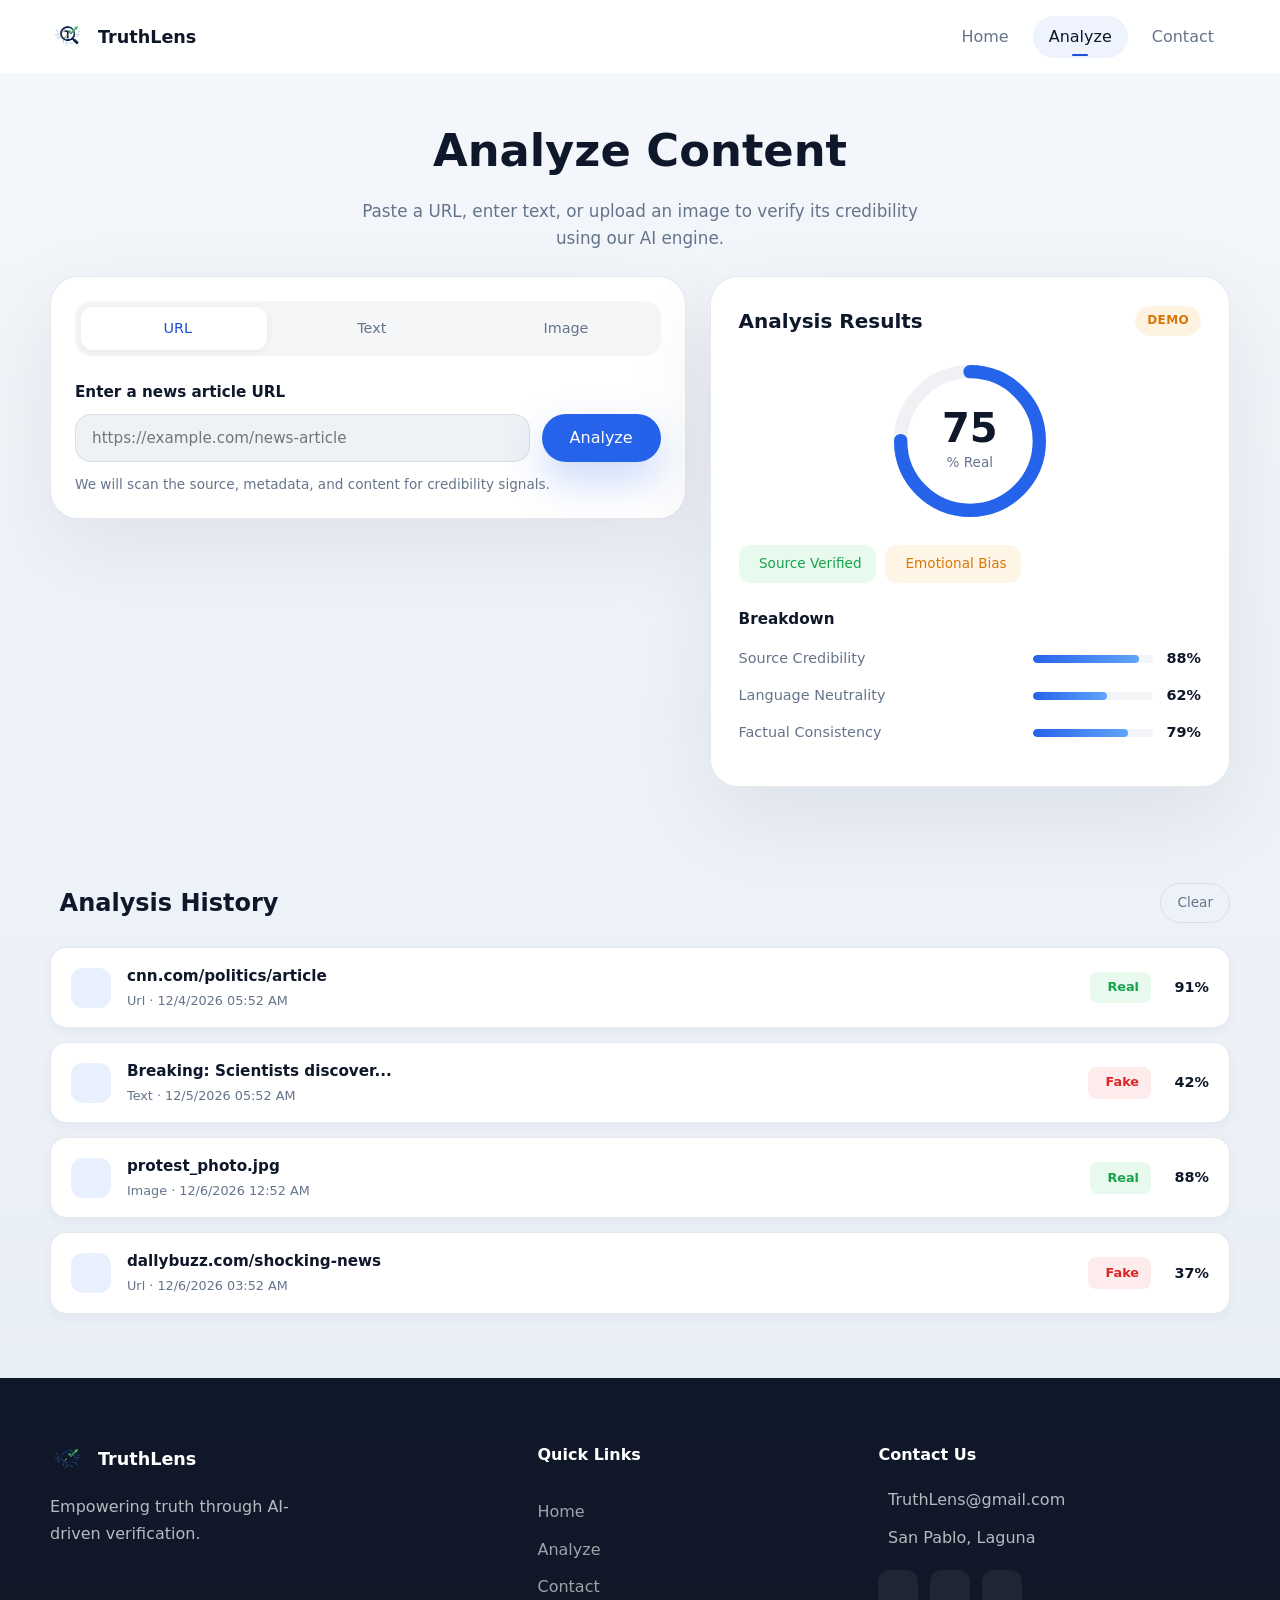
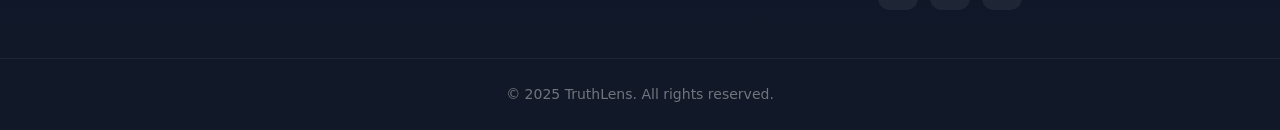
==== analyze.html @ 127f89a6 "init Co-authored-by: Copilot <copilot@github.com>" ====
<!DOCTYPE html>
<html lang="en">
<head>
    <meta charset="UTF-8">
    <meta name="viewport" content="width=device-width, initial-scale=1.0">
    <title>TruthLens — Analyze</title>
    <link rel="stylesheet" href="https://cdnjs.cloudflare.com/ajax/libs/font-awesome/7.0.1/css/all.min.css" integrity="sha512-2SwdPD6INVrV/lHTZbO2nodKhrnDdJK9/kg2XD1r9uGqPo1cUbujc+IYdlYdEErWNu69gVcYgdxlmVmzTWnetw==" crossorigin="anonymous" referrerpolicy="no-referrer" />
    <link rel="stylesheet" href="css/nav.css">
    <link rel="stylesheet" href="css/style.css">
    <link rel="stylesheet" href="css/analyze.css">
</head>
<body>
    <div class="page-shell">
        <header class="site-header">
            <div class="container header-inner">
                <a href="index.html" class="site-brand">
                    <img src="assets/Logo.png" alt="TruthLens logo">
                    <span>TruthLens</span>
                </a>
                <button class="nav-toggle" aria-label="Toggle navigation" aria-expanded="false">
                    <span class="hamburger"></span>
                </button>
                <nav class="main-nav">
                    <a href="index.html">Home</a>
                    <a href="analyze.html" class="active">Analyze</a>
                    <a href="contacts.html">Contact</a>
                </nav>
            </div>
        </header>

        <main>
            <section class="analyze-hero">
                <div class="container">
                    <h1>Analyze Content</h1>
                    <p>Paste a URL, enter text, or upload an image to verify its credibility using our AI engine.</p>
                </div>
            </section>

            <section class="analyze-workspace">
                <div class="container workspace-flex">
                    <div class="input-panel">
                        <div class="input-tabs">
                            <button class="tab-btn active" data-tab="url">
                                <i class="fa-solid fa-link"></i> URL
                            </button>
                            <button class="tab-btn" data-tab="text">
                                <i class="fa-solid fa-keyboard"></i> Text
                            </button>
                            <button class="tab-btn" data-tab="image">
                                <i class="fa-solid fa-image"></i> Image
                            </button>
                        </div>

                        <div class="tab-content active" id="tab-url">
                            <label for="url-input">Enter a news article URL</label>
                            <div class="input-row">
                                <input type="url" id="url-input" placeholder="https://example.com/news-article">
                                <button class="button btn-primary">
                                    <i class="fa-solid fa-magnifying-glass"></i> Analyze
                                </button>
                            </div>
                            <p class="input-hint">We will scan the source, metadata, and content for credibility signals.</p>
                        </div>

                        <div class="tab-content" id="tab-text">
                            <label for="text-input">Paste article text to analyze</label>
                            <textarea id="text-input" rows="8" placeholder="Paste the news article or claim text here..."></textarea>
                            <button class="button btn-primary">
                                <i class="fa-solid fa-magnifying-glass"></i> Analyze Text
                            </button>
                            <p class="input-hint">Our NLP models will detect bias, clickbait, and misleading language patterns.</p>
                        </div>

                        <div class="tab-content" id="tab-image">
                            <label>Upload an image to verify</label>
                            <div class="upload-zone" id="upload-zone">
                                <div class="upload-placeholder">
                                    <i class="fa-solid fa-cloud-arrow-up"></i>
                                    <p>Drag and drop an image here, or <span>click to browse</span></p>
                                </div>
                                <div class="upload-preview" style="display:none;">
                                    <img src="" alt="Preview">
                                    <p class="filename"></p>
                                    <button type="button" class="remove-file"><i class="fa-solid fa-xmark"></i> Remove</button>
                                </div>
                                <input type="file" accept="image/*" hidden>
                            </div>
                            <button class="button btn-primary">
                                <i class="fa-solid fa-magnifying-glass"></i> Verify Image
                            </button>
                            <p class="input-hint">We check for tampering, reverse image search, and metadata inconsistencies.</p>
                        </div>
                    </div>

                    <div class="results-panel">
                        <div class="results-header">
                            <h2>Analysis Results</h2>
                            <span class="badge badge-demo">Demo</span>
                        </div>

                        <div class="score-ring">
                            <svg viewBox="0 0 120 120">
                                <circle class="track" cx="60" cy="60" r="52"/>
                                <circle class="progress" cx="60" cy="60" r="52" stroke-dasharray="327" stroke-dashoffset="82"/>
                            </svg>
                            <div class="score-value">
                                <span class="score-number">75</span>
                                <span class="score-label">% Real</span>
                            </div>
                        </div>

                        <div class="result-badges">
                            <div class="result-badge verified">
                                <i class="fa-solid fa-circle-check"></i>
                                <span>Source Verified</span>
                            </div>
                            <div class="result-badge warning">
                                <i class="fa-solid fa-triangle-exclamation"></i>
                                <span>Emotional Bias</span>
                            </div>
                        </div>

                        <div class="breakdown">
                            <h4>Breakdown</h4>
                            <div class="breakdown-item">
                                <span>Source Credibility</span>
                                <div class="breakdown-bar"><div style="width: 88%"></div></div>
                                <span>88%</span>
                            </div>
                            <div class="breakdown-item">
                                <span>Language Neutrality</span>
                                <div class="breakdown-bar"><div style="width: 62%"></div></div>
                                <span>62%</span>
                            </div>
                            <div class="breakdown-item">
                                <span>Factual Consistency</span>
                                <div class="breakdown-bar"><div style="width: 79%"></div></div>
                                <span>79%</span>
                            </div>
                        </div>
                    </div>
                </div>
            </section>

            <section class="history-section">
                <div class="container">
                    <div class="history-header-bar">
                        <h2><i class="fa-solid fa-clock-rotate-left"></i> Analysis History</h2>
                        <button class="button btn-clear" id="clear-history"><i class="fa-solid fa-trash"></i> Clear</button>
                    </div>
                    <div class="history-list" id="history-list">
                        <!-- History items injected by JS -->
                    </div>
                    <div class="history-empty" id="history-empty" style="display:none;">
                        <i class="fa-solid fa-clipboard-list"></i>
                        <p>No analyses yet. Run your first check above!</p>
                    </div>
                </div>
            </section>
        </main>

        <footer class="site-footer">
            <div class="container footer-inner">
                <div class="footer-brand">
                    <a href="index.html" class="site-brand">
                        <img src="assets/Logo.png" alt="TruthLens logo">
                        <span>TruthLens</span>
                    </a>
                    <p>Empowering truth through AI-driven verification.</p>
                </div>
                <div class="footer-links">
                    <h4>Quick Links</h4>
                    <a href="index.html">Home</a>
                    <a href="analyze.html">Analyze</a>
                    <a href="contacts.html">Contact</a>
                </div>
                <div class="footer-contact">
                    <h4>Contact Us</h4>
                    <p><i class="fa-solid fa-envelope"></i> TruthLens@gmail.com</p>
                    <p><i class="fa-solid fa-location-dot"></i> San Pablo, Laguna</p>
                    <div class="social-links">
                        <a href="" aria-label="Twitter"><i class="fa-brands fa-x-twitter"></i></a>
                        <a href="" aria-label="LinkedIn"><i class="fa-brands fa-linkedin-in"></i></a>
                        <a href="" aria-label="GitHub"><i class="fa-brands fa-github"></i></a>
                    </div>
                </div>
            </div>
            <div class="footer-bottom">
                <div class="container">
                    <p>&copy; 2025 TruthLens. All rights reserved.</p>
                </div>
            </div>
        </footer>
    </div>

    <script src="js/main.js"></script>
    <script src="js/analyze.js"></script>
</body>
</html>
---- css/nav.css ----
/* ---------- Shared Navigation ---------- */
.site-header {
    position: sticky;
    top: 0;
    width: 100%;
    z-index: 100;
    background: rgba(255, 255, 255, 0.92);
    backdrop-filter: blur(12px);
    -webkit-backdrop-filter: blur(12px);
    border-bottom: 1px solid rgba(148, 163, 184, 0.18);
    transition: box-shadow 0.3s ease;
}

.site-header.scrolled {
    box-shadow: 0 4px 20px rgba(15, 23, 42, 0.08);
}

.header-inner {
    display: flex;
    align-items: center;
    justify-content: space-between;
    gap: 1rem;
    padding: 1rem 0;
}

.site-brand {
    display: inline-flex;
    align-items: center;
    gap: 0.8rem;
    color: var(--text, #0f172a);
    text-decoration: none;
    font-size: 1.1rem;
    font-weight: 800;
    transition: opacity 0.2s ease;
}

.site-brand:hover {
    opacity: 0.8;
}

.site-brand img {
    width: 2.2rem;
    height: 2.2rem;
    object-fit: contain;
}

/* Navigation */
.main-nav {
    display: flex;
    align-items: center;
    gap: 0.5rem;
    flex-wrap: wrap;
}

.main-nav a {
    position: relative;
    color: var(--muted, #65748b);
    text-decoration: none;
    font-weight: 500;
    padding: 0.5rem 1rem;
    border-radius: 999px;
    transition: color 0.2s ease, background 0.2s ease;
}

.main-nav a:hover,
.main-nav a.active {
    color: var(--text, #0f172a);
    background: rgba(37, 99, 235, 0.08);
}

.main-nav a.active::after {
    content: '';
    position: absolute;
    bottom: 2px;
    left: 50%;
    transform: translateX(-50%);
    width: 16px;
    height: 2px;
    background: var(--primary, #1d4ed8);
    border-radius: 2px;
}

/* Hamburger Toggle */
.nav-toggle {
    display: none;
    background: none;
    border: none;
    cursor: pointer;
    padding: 0.5rem;
    z-index: 110;
}

.hamburger,
.hamburger::before,
.hamburger::after {
    display: block;
    width: 24px;
    height: 2px;
    background: var(--text, #0f172a);
    border-radius: 2px;
    transition: transform 0.3s ease, opacity 0.3s ease;
}

.hamburger {
    position: relative;
}

.hamburger::before,
.hamburger::after {
    content: '';
    position: absolute;
    left: 0;
}

.hamburger::before {
    top: -7px;
}

.hamburger::after {
    top: 7px;
}

.nav-toggle[aria-expanded="true"] .hamburger {
    background: transparent;
}

.nav-toggle[aria-expanded="true"] .hamburger::before {
    transform: translateY(7px) rotate(45deg);
}

.nav-toggle[aria-expanded="true"] .hamburger::after {
    transform: translateY(-7px) rotate(-45deg);
}

/* Mobile Navigation */
@media (max-width: 768px) {
    .nav-toggle {
        display: block;
    }

    .main-nav {
        position: fixed;
        top: 0;
        right: -100%;
        width: min(320px, 80vw);
        height: 100vh;
        background: rgba(255, 255, 255, 0.98);
        backdrop-filter: blur(20px);
        -webkit-backdrop-filter: blur(20px);
        flex-direction: column;
        align-items: flex-start;
        padding: 5rem 2rem 2rem;
        gap: 0.5rem;
        transition: right 0.35s cubic-bezier(0.4, 0, 0.2, 1);
        box-shadow: -10px 0 40px rgba(15, 23, 42, 0.1);
        z-index: 105;
    }

    .main-nav.open {
        right: 0;
    }

    .main-nav a {
        width: 100%;
        padding: 0.875rem 1.25rem;
        border-radius: 12px;
        font-size: 1.05rem;
    }

    .main-nav a.active::after {
        display: none;
    }

    .main-nav a.active {
        background: rgba(37, 99, 235, 0.12);
        color: var(--primary, #1d4ed8);
    }

    /* Overlay */
    .nav-overlay {
        position: fixed;
        inset: 0;
        background: rgba(15, 23, 42, 0.4);
        opacity: 0;
        visibility: hidden;
        transition: opacity 0.3s ease, visibility 0.3s ease;
        z-index: 104;
    }

    .nav-overlay.active {
        opacity: 1;
        visibility: visible;
    }
}
---- css/style.css ----
/* ---------- Global ---------- */
:root {
    --bg: #eef2f6;
    --surface: #ffffff;
    --surface-soft: rgba(255, 255, 255, 0.92);
    --text: #0f172a;
    --muted: #65748b;
    --primary: #1d4ed8;
    --primary-light: #2563eb;
    --border: rgba(148, 163, 184, 0.24);
    --shadow: 0 30px 90px rgba(15, 23, 42, 0.08);
    font-family: Inter, system-ui, -apple-system, BlinkMacSystemFont, "Segoe UI", sans-serif;
    font-size: 16px;
    line-height: 1.6;
    background: var(--bg);
    color: var(--text);
}

* {
    box-sizing: border-box;
}

html {
    scroll-behavior: smooth;
}

body {
    margin: 0;
    min-height: 100vh;
    background: linear-gradient(180deg, #f4f7fb 0%, #e7edf6 100%);
}

img {
    display: block;
    max-width: 100%;
    height: auto;
}

button,
a {
    font: inherit;
}

a:focus-visible,
button:focus-visible {
    outline: 2px solid var(--primary);
    outline-offset: 2px;
    border-radius: 4px;
}

.container {
    width: min(1180px, calc(100% - 2rem));
    margin: 0 auto;
}

.page-shell {
    min-height: 100vh;
    display: flex;
    flex-direction: column;
}

.page-shell > main {
    flex: 1;
}

/* ---------- Animations ---------- */
.feature-item,
.step-card,
.team-card,
.about-card,
.hero-copy,
.hero-visual {
    opacity: 0;
    transform: translateY(30px);
    transition: opacity 0.7s cubic-bezier(0.4, 0, 0.2, 1), transform 0.7s cubic-bezier(0.4, 0, 0.2, 1);
}

.animate-in {
    opacity: 1 !important;
    transform: translateY(0) !important;
}

.hero-copy {
    transform: translateX(-30px);
}

.hero-copy.animate-in {
    transform: translateX(0);
}

.hero-visual {
    transform: translateX(30px);
}

.hero-visual.animate-in {
    transform: translateX(0);
}

/* ---------- Hero ---------- */
.hero-shell {
    padding: 3rem 0 2rem;
}

.hero-wrap {
    display: grid;
    grid-template-columns: 1.05fr 0.95fr;
    gap: 2rem;
    align-items: center;
    padding: 2rem;
    border-radius: 44px;
    background: linear-gradient(180deg, #0f172a 0%, #111827 100%);
    box-shadow: 0 28px 100px rgba(15, 23, 42, 0.15);
}

.hero-copy h1 {
    margin: 0;
    font-size: clamp(2.8rem, 4vw, 4.2rem);
    line-height: 1;
    letter-spacing: -0.04em;
    color: #fff;
}

.hero-copy p {
    margin: 1.5rem 0 2rem;
    max-width: 40rem;
    color: rgba(255, 255, 255, 0.82);
    font-size: 1.05rem;
    line-height: 1.7;
}

.hero-actions {
    display: flex;
    gap: 1rem;
    flex-wrap: wrap;
}

.button {
    display: inline-flex;
    align-items: center;
    justify-content: center;
    min-height: 48px;
    padding: 0 1.75rem;
    border-radius: 999px;
    border: none;
    text-decoration: none;
    cursor: pointer;
    font-weight: 500;
    transition: transform 0.2s ease, box-shadow 0.2s ease, background 0.2s ease;
}

.btn-primary {
    background: #2563eb;
    color: #fff;
    box-shadow: 0 18px 40px rgba(37, 99, 235, 0.25);
}

.btn-primary:hover {
    transform: translateY(-2px);
    background: #1d4ed8;
    box-shadow: 0 22px 50px rgba(37, 99, 235, 0.35);
}

.btn-secondary {
    background: rgba(255, 255, 255, 0.08);
    color: #fff;
    border: 1px solid rgba(255, 255, 255, 0.18);
}

.btn-secondary:hover {
    transform: translateY(-2px);
    background: rgba(255, 255, 255, 0.15);
    border-color: rgba(255, 255, 255, 0.3);
}

.hero-visual {
    display: grid;
    place-items: center;
}

.hero-visual img {
    width: 100%;
    height: auto;
    transition: transform 0.4s ease;
}

.hero-visual img:hover {
    transform: scale(1.02);
}

/* ---------- About ---------- */
.about-section {
    padding: 3rem 0;
}

.about-card {
    display: grid;
    grid-template-columns: 1.2fr 0.8fr;
    gap: 1.5rem;
    padding: 2rem;
    border-radius: 34px;
    background: rgba(255, 255, 255, 0.96);
    border: 1px solid rgba(148, 163, 184, 0.18);
    box-shadow: 0 28px 70px rgba(15, 23, 42, 0.08);
}

.project-summary h2 {
    margin: 0 0 1rem;
    font-size: 2rem;
}

.project-summary p {
    margin: 0 0 1.5rem;
    color: var(--muted);
    line-height: 1.8;
}

.project-summary .btn-secondary {
    background: rgba(37, 99, 235, 0.1);
    color: var(--primary);
    border: 1px solid rgba(37, 99, 235, 0.2);
    box-shadow: none;
}

.project-summary .btn-secondary:hover {
    background: rgba(37, 99, 235, 0.18);
    border-color: rgba(37, 99, 235, 0.4);
}

.feature-list {
    display: grid;
    gap: 1rem;
}

.feature-item {
    display: flex;
    gap: 1rem;
    padding: 1.3rem;
    border-radius: 24px;
    background: #fff;
    border: 1px solid rgba(148, 163, 184, 0.14);
    box-shadow: 0 18px 35px rgba(15, 23, 42, 0.05);
    transition: transform 0.25s ease, box-shadow 0.25s ease, border-color 0.25s ease;
}

.feature-item:hover {
    transform: translateY(-4px);
    box-shadow: 0 24px 50px rgba(15, 23, 42, 0.1);
    border-color: rgba(37, 99, 235, 0.2);
}

.feature-icon {
    width: 3rem;
    height: 3rem;
    border-radius: 16px;
    background: rgba(37, 99, 235, 0.14);
    color: #1d4ed8;
    display: grid;
    place-items: center;
    font-size: 1.1rem;
    flex-shrink: 0;
    transition: background 0.25s ease, transform 0.25s ease;
}

.feature-item:hover .feature-icon {
    background: rgba(37, 99, 235, 0.22);
    transform: scale(1.08);
}

.feature-item h3 {
    margin: 0 0 0.35rem;
    font-size: 1rem;
}

.feature-item p {
    margin: 0;
    color: var(--muted);
    line-height: 1.6;
}

/* ---------- How It Works ---------- */
.how-it-works {
    padding: 3rem 0;
}

.how-it-works h2 {
    margin: 0 0 1.5rem;
    font-size: 2rem;
}

.steps-grid {
    display: grid;
    grid-template-columns: repeat(4, minmax(0, 1fr));
    gap: 1.25rem;
}

.step-card {
    position: relative;
    padding: 1.5rem;
    border-radius: 24px;
    background: #fff;
    border: 1px solid rgba(148, 163, 184, 0.14);
    box-shadow: 0 16px 28px rgba(15, 23, 42, 0.05);
    text-align: center;
    transition: transform 0.3s ease, box-shadow 0.3s ease;
    overflow: hidden;
}

.step-card:hover {
    transform: translateY(-6px);
    box-shadow: 0 24px 50px rgba(15, 23, 42, 0.1);
}

.step-number {
    position: absolute;
    top: 1rem;
    right: 1rem;
    font-size: 0.75rem;
    font-weight: 700;
    color: rgba(37, 99, 235, 0.25);
    letter-spacing: 0.05em;
}

.step-card i {
    font-size: 1.6rem;
    color: #1d4ed8;
    margin-bottom: 1rem;
    display: inline-block;
    transition: transform 0.3s ease;
}

.step-card:hover i {
    transform: scale(1.15);
}

.step-card h3 {
    margin: 0;
    font-size: 1rem;
    color: var(--text);
    line-height: 1.5;
}

/* ---------- Team ---------- */
.team-section {
    padding: 3rem 0 4.5rem;
}

.team-section h2 {
    margin: 0 0 1.5rem;
    font-size: 2rem;
}

.team-grid {
    display: grid;
    grid-template-columns: repeat(4, minmax(0, 1fr));
    gap: 1.25rem;
}

.team-card {
    padding: 1.75rem;
    border-radius: 24px;
    background: #fff;
    border: 1px solid rgba(148, 163, 184, 0.14);
    box-shadow: 0 18px 40px rgba(15, 23, 42, 0.06);
    text-align: center;
    transition: transform 0.3s ease, box-shadow 0.3s ease;
}

.team-card:hover {
    transform: translateY(-5px);
    box-shadow: 0 28px 60px rgba(15, 23, 42, 0.12);
}

.avatar {
    width: 84px;
    height: 84px;
    margin: 0 auto 1rem;
    border-radius: 50%;
    background: linear-gradient(135deg, #60a5fa, #2563eb);
    position: relative;
    overflow: hidden;
}

.avatar::after {
    content: '';
    position: absolute;
    inset: 0;
    background: linear-gradient(135deg, rgba(255,255,255,0.2), transparent);
}

.team-card h3 {
    margin: 0 0 0.4rem;
    font-size: 1rem;
}

.team-card p {
    margin: 0;
    color: var(--muted);
    line-height: 1.6;
    font-size: 0.9rem;
}

/* ---------- Footer ---------- */
.site-footer {
    background: linear-gradient(180deg, #0f172a 0%, #111827 100%);
    color: rgba(255, 255, 255, 0.7);
    margin-top: auto;
}

.footer-inner {
    display: grid;
    grid-template-columns: 1.5fr 1fr 1.2fr;
    gap: 3rem;
    padding: 4rem 0 3rem;
}

.footer-brand .site-brand {
    color: #fff;
    margin-bottom: 1rem;
}

.footer-brand p {
    margin: 0;
    line-height: 1.7;
    max-width: 280px;
}

.footer-links h4,
.footer-contact h4 {
    color: #fff;
    margin: 0 0 1.25rem;
    font-size: 1rem;
    font-weight: 600;
}

.footer-links {
    display: flex;
    flex-direction: column;
    gap: 0.75rem;
}

.footer-links a {
    color: rgba(255, 255, 255, 0.6);
    text-decoration: none;
    transition: color 0.2s ease, transform 0.2s ease;
    display: inline-block;
}

.footer-links a:hover {
    color: #fff;
    transform: translateX(4px);
}

.footer-contact p {
    margin: 0 0 0.75rem;
    display: flex;
    align-items: center;
    gap: 0.6rem;
}

.footer-contact i {
    color: var(--primary-light);
    font-size: 0.9rem;
}

.social-links {
    display: flex;
    gap: 0.75rem;
    margin-top: 1.25rem;
}

.social-links a {
    width: 40px;
    height: 40px;
    border-radius: 12px;
    background: rgba(255, 255, 255, 0.06);
    color: rgba(255, 255, 255, 0.7);
    display: grid;
    place-items: center;
    text-decoration: none;
    transition: background 0.2s ease, color 0.2s ease, transform 0.2s ease;
}

.social-links a:hover {
    background: var(--primary-light);
    color: #fff;
    transform: translateY(-2px);
}

.footer-bottom {
    border-top: 1px solid rgba(255, 255, 255, 0.06);
    padding: 1.5rem 0;
    text-align: center;
    font-size: 0.875rem;
    color: rgba(255, 255, 255, 0.4);
}

.footer-bottom p {
    margin: 0;
}

/* ---------- Responsive ---------- */
@media (max-width: 1024px) {
    .hero-wrap,
    .about-card {
        grid-template-columns: 1fr;
    }

    .hero-wrap {
        padding: 1.5rem;
    }

    .hero-copy h1 {
        font-size: 2.75rem;
    }

    .steps-grid {
        grid-template-columns: repeat(2, minmax(0, 1fr));
    }

    .team-grid {
        grid-template-columns: repeat(2, minmax(0, 1fr));
    }

    .footer-inner {
        grid-template-columns: 1fr 1fr;
        gap: 2rem;
    }
}

@media (max-width: 680px) {
    .header-inner {
        padding: 0.875rem 0;
    }

    .hero-copy h1 {
        font-size: 2.2rem;
    }

    .hero-copy p {
        font-size: 1rem;
    }

    .button {
        width: 100%;
    }

    .steps-grid,
    .team-grid,
    .footer-inner {
        grid-template-columns: 1fr;
    }

    .about-card {
        padding: 1.5rem;
    }

    .feature-item {
        padding: 1rem;
    }

    .step-card,
    .team-card {
        padding: 1.25rem;
    }

    .footer-inner {
        padding: 2.5rem 0 2rem;
    }
}
---- css/analyze.css ----
/* ---------- Analyze Page ---------- */
.analyze-hero {
    padding: 2.5rem 0 1.5rem;
    text-align: center;
}

.analyze-hero h1 {
    margin: 0;
    font-size: clamp(2rem, 3.5vw, 3rem);
    color: var(--text);
}

.analyze-hero p {
    margin: 0.75rem 0 0;
    color: var(--muted);
    max-width: 560px;
    margin-left: auto;
    margin-right: auto;
    font-size: 1.05rem;
}

/* Workspace — Flex Layout */
.workspace-flex {
    display: flex;
    gap: 1.5rem;
    padding-bottom: 4rem;
    align-items: flex-start;
}

/* Input Panel */
.input-panel {
    flex: 1 1 55%;
    min-width: 0;
    background: var(--surface);
    border: 1px solid var(--border);
    border-radius: 28px;
    padding: 1.5rem;
    box-shadow: var(--shadow);
}

/* Tabs */
.input-tabs {
    display: flex;
    gap: 0.5rem;
    margin-bottom: 1.5rem;
    background: rgba(148, 163, 184, 0.1);
    padding: 0.35rem;
    border-radius: 16px;
}

.tab-btn {
    flex: 1;
    display: inline-flex;
    align-items: center;
    justify-content: center;
    gap: 0.5rem;
    padding: 0.65rem 1rem;
    border: none;
    border-radius: 12px;
    background: transparent;
    color: var(--muted);
    font-size: 0.9rem;
    font-weight: 500;
    cursor: pointer;
    transition: background 0.2s ease, color 0.2s ease;
}

.tab-btn:hover {
    background: rgba(255, 255, 255, 0.5);
    color: var(--text);
}

.tab-btn.active {
    background: #fff;
    color: var(--primary);
    box-shadow: 0 2px 8px rgba(15, 23, 42, 0.06);
}

/* Tab Content */
.tab-content {
    display: none;
    animation: fadeIn 0.3s ease;
}

.tab-content.active {
    display: block;
}

@keyframes fadeIn {
    from { opacity: 0; transform: translateY(8px); }
    to { opacity: 1; transform: translateY(0); }
}

.tab-content label {
    display: block;
    font-weight: 600;
    font-size: 0.95rem;
    margin-bottom: 0.6rem;
    color: var(--text);
}

.tab-content input[type="url"],
.tab-content textarea {
    width: 100%;
    padding: 0.875rem 1rem;
    border: 1px solid var(--border);
    border-radius: 16px;
    font-family: inherit;
    font-size: 0.95rem;
    background: var(--bg);
    color: var(--text);
    transition: border-color 0.2s ease, box-shadow 0.2s ease;
}

.tab-content input[type="url"]:focus,
.tab-content textarea:focus {
    outline: none;
    border-color: var(--primary-light);
    box-shadow: 0 0 0 3px rgba(37, 99, 235, 0.1);
}

.tab-content textarea {
    resize: vertical;
    min-height: 160px;
    line-height: 1.6;
}

.input-row {
    display: flex;
    gap: 0.75rem;
}

.input-row input {
    flex: 1;
}

.input-hint {
    margin: 0.75rem 0 0;
    font-size: 0.85rem;
    color: var(--muted);
    line-height: 1.5;
}

/* Upload Zone */
.upload-zone {
    border: 2px dashed var(--border);
    border-radius: 20px;
    padding: 3rem 2rem;
    text-align: center;
    cursor: pointer;
    transition: border-color 0.2s ease, background 0.2s ease, transform 0.2s ease;
    margin-bottom: 1rem;
}

.upload-zone:hover {
    border-color: var(--primary-light);
    background: rgba(37, 99, 235, 0.03);
}

.upload-zone.dragover {
    border-color: var(--primary-light);
    background: rgba(37, 99, 235, 0.06);
    transform: scale(1.01);
}

.upload-placeholder i {
    font-size: 2.5rem;
    color: var(--primary-light);
    margin-bottom: 1rem;
    display: block;
}

.upload-placeholder p {
    margin: 0;
    color: var(--muted);
    font-size: 0.95rem;
}

.upload-placeholder span {
    color: var(--primary);
    font-weight: 500;
    text-decoration: underline;
    text-underline-offset: 2px;
}

/* Upload Preview */
.upload-preview {
    display: flex;
    flex-direction: column;
    align-items: center;
    gap: 0.75rem;
}

.upload-preview img {
    max-width: 100%;
    max-height: 200px;
    border-radius: 12px;
    box-shadow: 0 8px 24px rgba(15, 23, 42, 0.1);
}

.upload-preview .filename {
    margin: 0;
    font-size: 0.9rem;
    color: var(--text);
    font-weight: 500;
}

.remove-file {
    display: inline-flex;
    align-items: center;
    gap: 0.35rem;
    padding: 0.4rem 0.9rem;
    border: 1px solid rgba(239, 68, 68, 0.3);
    border-radius: 10px;
    background: rgba(239, 68, 68, 0.06);
    color: #dc2626;
    font-size: 0.8rem;
    font-weight: 500;
    cursor: pointer;
    transition: background 0.2s ease, border-color 0.2s ease;
}

.remove-file:hover {
    background: rgba(239, 68, 68, 0.12);
    border-color: rgba(239, 68, 68, 0.5);
}

/* Results Panel */
.results-panel {
    flex: 1 1 45%;
    min-width: 0;
    background: var(--surface);
    border: 1px solid var(--border);
    border-radius: 28px;
    padding: 1.75rem;
    box-shadow: var(--shadow);
    height: fit-content;
    position: sticky;
    top: 90px;
}

.results-header {
    display: flex;
    align-items: center;
    justify-content: space-between;
    margin-bottom: 1.5rem;
}

.results-header h2 {
    margin: 0;
    font-size: 1.25rem;
}

.badge {
    display: inline-flex;
    align-items: center;
    padding: 0.35rem 0.75rem;
    border-radius: 999px;
    font-size: 0.75rem;
    font-weight: 600;
    text-transform: uppercase;
    letter-spacing: 0.03em;
}

.badge-demo {
    background: rgba(245, 158, 11, 0.12);
    color: #d97706;
}

/* Score Ring */
.score-ring {
    position: relative;
    width: 160px;
    height: 160px;
    margin: 0 auto 1.5rem;
}

.score-ring svg {
    width: 100%;
    height: 100%;
    transform: rotate(-90deg);
}

.score-ring circle {
    fill: none;
    stroke-width: 10;
    stroke-linecap: round;
}

.score-ring .track {
    stroke: rgba(148, 163, 184, 0.15);
}

.score-ring .progress {
    stroke: var(--primary-light);
    transition: stroke-dashoffset 1s ease;
}

.score-value {
    position: absolute;
    inset: 0;
    display: flex;
    flex-direction: column;
    align-items: center;
    justify-content: center;
}

.score-number {
    font-size: 2.5rem;
    font-weight: 800;
    color: var(--text);
    line-height: 1;
}

.score-label {
    font-size: 0.85rem;
    color: var(--muted);
    margin-top: 0.25rem;
}

/* Result Badges */
.result-badges {
    display: flex;
    flex-wrap: wrap;
    gap: 0.6rem;
    margin-bottom: 1.5rem;
}

.result-badge {
    display: inline-flex;
    align-items: center;
    gap: 0.4rem;
    padding: 0.5rem 0.875rem;
    border-radius: 12px;
    font-size: 0.85rem;
    font-weight: 500;
}

.result-badge.verified {
    background: rgba(34, 197, 94, 0.1);
    color: #16a34a;
}

.result-badge.warning {
    background: rgba(245, 158, 11, 0.1);
    color: #d97706;
}

/* Breakdown */
.breakdown h4 {
    margin: 0 0 1rem;
    font-size: 0.95rem;
    color: var(--text);
}

.breakdown-item {
    display: grid;
    grid-template-columns: 1fr 120px auto;
    align-items: center;
    gap: 0.75rem;
    margin-bottom: 0.875rem;
    font-size: 0.9rem;
}

.breakdown-item > span:first-child {
    color: var(--muted);
}

.breakdown-item > span:last-child {
    color: var(--text);
    font-weight: 600;
    text-align: right;
    min-width: 36px;
}

.breakdown-bar {
    height: 8px;
    background: rgba(148, 163, 184, 0.12);
    border-radius: 999px;
    overflow: hidden;
}

.breakdown-bar > div {
    height: 100%;
    background: linear-gradient(90deg, #2563eb, #60a5fa);
    border-radius: 999px;
    transition: width 1s ease;
}

/* Responsive */
@media (max-width: 1024px) {
    .workspace-flex {
        flex-direction: column;
    }

    .results-panel {
        position: static;
        width: 100%;
    }

    .input-panel {
        width: 100%;
    }
}

@media (max-width: 680px) {
    .input-tabs {
        flex-direction: column;
    }

    .input-row {
        flex-direction: column;
    }

    .breakdown-item {
        grid-template-columns: 1fr auto;
        gap: 0.5rem;
    }

    .breakdown-bar {
        grid-column: 1 / -1;
    }
}

/* ---------- History Section ---------- */
.history-section {
    padding: 2rem 0 4rem;
}

.history-header-bar {
    display: flex;
    align-items: center;
    justify-content: space-between;
    margin-bottom: 1.5rem;
}

.history-header-bar h2 {
    margin: 0;
    font-size: 1.5rem;
    display: inline-flex;
    align-items: center;
    gap: 0.6rem;
}

.history-header-bar h2 i {
    color: var(--primary-light);
}

.btn-clear {
    background: transparent;
    color: var(--muted);
    border: 1px solid var(--border);
    padding: 0.5rem 1rem;
    font-size: 0.85rem;
    min-height: 36px;
    cursor: pointer;
    transition: color 0.2s ease, border-color 0.2s ease, background 0.2s ease;
}

.btn-clear:hover {
    color: #dc2626;
    border-color: rgba(239, 68, 68, 0.4);
    background: rgba(239, 68, 68, 0.05);
}

.history-list {
    display: grid;
    gap: 0.875rem;
}

.history-card {
    display: grid;
    grid-template-columns: auto 1fr auto auto;
    align-items: center;
    gap: 1rem;
    padding: 1rem 1.25rem;
    background: var(--surface);
    border: 1px solid var(--border);
    border-radius: 16px;
    box-shadow: 0 4px 12px rgba(15, 23, 42, 0.04);
    transition: transform 0.2s ease, box-shadow 0.2s ease;
}

.history-card:hover {
    transform: translateY(-2px);
    box-shadow: 0 8px 24px rgba(15, 23, 42, 0.08);
}

.history-icon {
    width: 40px;
    height: 40px;
    border-radius: 12px;
    background: rgba(37, 99, 235, 0.1);
    color: var(--primary-light);
    display: grid;
    place-items: center;
    font-size: 1rem;
}

.history-info {
    min-width: 0;
}

.history-title {
    margin: 0;
    font-size: 0.95rem;
    font-weight: 600;
    color: var(--text);
    white-space: nowrap;
    overflow: hidden;
    text-overflow: ellipsis;
}

.history-meta {
    margin: 0.15rem 0 0;
    font-size: 0.8rem;
    color: var(--muted);
}

.history-result {
    display: inline-flex;
    align-items: center;
    gap: 0.35rem;
    padding: 0.35rem 0.75rem;
    border-radius: 8px;
    font-size: 0.8rem;
    font-weight: 600;
}

.history-result.real {
    background: rgba(34, 197, 94, 0.1);
    color: #16a34a;
}

.history-result.fake {
    background: rgba(239, 68, 68, 0.1);
    color: #dc2626;
}

.history-score {
    font-size: 0.9rem;
    font-weight: 700;
    color: var(--text);
    min-width: 42px;
    text-align: right;
}

.history-empty {
    text-align: center;
    padding: 3rem 1rem;
    color: var(--muted);
}

.history-empty i {
    font-size: 2.5rem;
    margin-bottom: 1rem;
    display: block;
    opacity: 0.4;
}

.history-empty p {
    margin: 0;
    font-size: 0.95rem;
}

@media (max-width: 680px) {
    .history-card {
        grid-template-columns: auto 1fr auto;
        gap: 0.75rem;
    }

    .history-score {
        grid-column: 3;
        grid-row: 1;
    }

    .history-result {
        grid-column: 2 / -1;
        justify-self: start;
    }
}
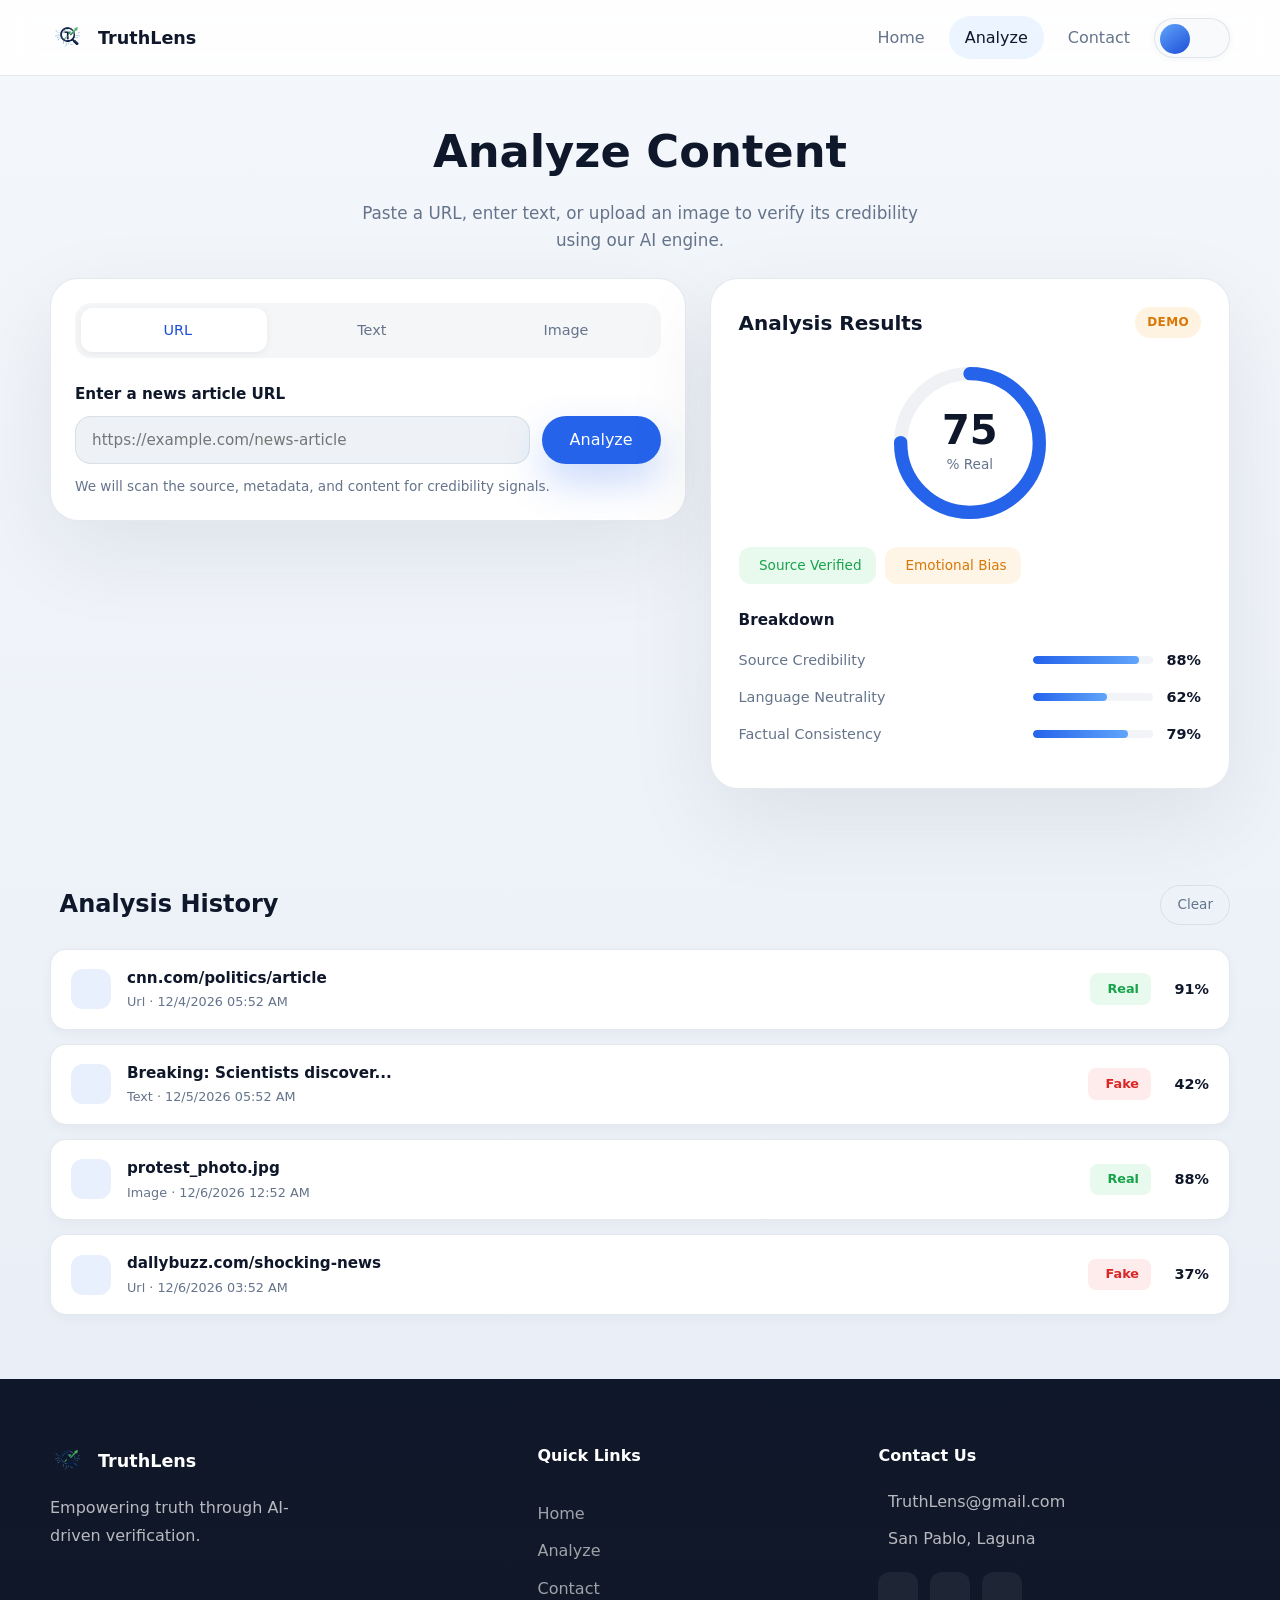
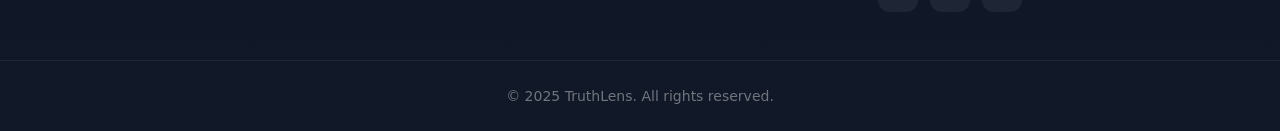
==== commit 0b87046c: "bgcolor" ====
--- a/analyze.html
+++ b/analyze.html
@@ -1,200 +1,279 @@
-<!DOCTYPE html>
+<!doctype html>
 <html lang="en">
-<head>
-    <meta charset="UTF-8">
-    <meta name="viewport" content="width=device-width, initial-scale=1.0">
+  <head>
+    <meta charset="UTF-8" />
+    <meta name="viewport" content="width=device-width, initial-scale=1.0" />
     <title>TruthLens — Analyze</title>
-    <link rel="stylesheet" href="https://cdnjs.cloudflare.com/ajax/libs/font-awesome/7.0.1/css/all.min.css" integrity="sha512-2SwdPD6INVrV/lHTZbO2nodKhrnDdJK9/kg2XD1r9uGqPo1cUbujc+IYdlYdEErWNu69gVcYgdxlmVmzTWnetw==" crossorigin="anonymous" referrerpolicy="no-referrer" />
-    <link rel="stylesheet" href="css/nav.css">
-    <link rel="stylesheet" href="css/style.css">
-    <link rel="stylesheet" href="css/analyze.css">
-</head>
-<body>
+    <link
+      rel="stylesheet"
+      href="https://cdnjs.cloudflare.com/ajax/libs/font-awesome/7.0.1/css/all.min.css"
+      integrity="sha512-2SwdPD6INVrV/lHTZbO2nodKhrnDdJK9/kg2XD1r9uGqPo1cUbujc+IYdlYdEErWNu69gVcYgdxlmVmzTWnetw=="
+      crossorigin="anonymous"
+      referrerpolicy="no-referrer"
+    />
+    <link rel="stylesheet" href="css/nav.css" />
+    <link rel="stylesheet" href="css/style.css" />
+    <link rel="stylesheet" href="css/analyze.css" />
+  </head>
+  <body>
     <div class="page-shell">
-        <header class="site-header">
-            <div class="container header-inner">
-                <a href="index.html" class="site-brand">
-                    <img src="assets/Logo.png" alt="TruthLens logo">
-                    <span>TruthLens</span>
-                </a>
-                <button class="nav-toggle" aria-label="Toggle navigation" aria-expanded="false">
-                    <span class="hamburger"></span>
-                </button>
-                <nav class="main-nav">
-                    <a href="index.html">Home</a>
-                    <a href="analyze.html" class="active">Analyze</a>
-                    <a href="contacts.html">Contact</a>
-                </nav>
-            </div>
-        </header>
-
-        <main>
-            <section class="analyze-hero">
-                <div class="container">
-                    <h1>Analyze Content</h1>
-                    <p>Paste a URL, enter text, or upload an image to verify its credibility using our AI engine.</p>
-                </div>
-            </section>
-
-            <section class="analyze-workspace">
-                <div class="container workspace-flex">
-                    <div class="input-panel">
-                        <div class="input-tabs">
-                            <button class="tab-btn active" data-tab="url">
-                                <i class="fa-solid fa-link"></i> URL
-                            </button>
-                            <button class="tab-btn" data-tab="text">
-                                <i class="fa-solid fa-keyboard"></i> Text
-                            </button>
-                            <button class="tab-btn" data-tab="image">
-                                <i class="fa-solid fa-image"></i> Image
-                            </button>
-                        </div>
-
-                        <div class="tab-content active" id="tab-url">
-                            <label for="url-input">Enter a news article URL</label>
-                            <div class="input-row">
-                                <input type="url" id="url-input" placeholder="https://example.com/news-article">
-                                <button class="button btn-primary">
-                                    <i class="fa-solid fa-magnifying-glass"></i> Analyze
-                                </button>
-                            </div>
-                            <p class="input-hint">We will scan the source, metadata, and content for credibility signals.</p>
-                        </div>
-
-                        <div class="tab-content" id="tab-text">
-                            <label for="text-input">Paste article text to analyze</label>
-                            <textarea id="text-input" rows="8" placeholder="Paste the news article or claim text here..."></textarea>
-                            <button class="button btn-primary">
-                                <i class="fa-solid fa-magnifying-glass"></i> Analyze Text
-                            </button>
-                            <p class="input-hint">Our NLP models will detect bias, clickbait, and misleading language patterns.</p>
-                        </div>
-
-                        <div class="tab-content" id="tab-image">
-                            <label>Upload an image to verify</label>
-                            <div class="upload-zone" id="upload-zone">
-                                <div class="upload-placeholder">
-                                    <i class="fa-solid fa-cloud-arrow-up"></i>
-                                    <p>Drag and drop an image here, or <span>click to browse</span></p>
-                                </div>
-                                <div class="upload-preview" style="display:none;">
-                                    <img src="" alt="Preview">
-                                    <p class="filename"></p>
-                                    <button type="button" class="remove-file"><i class="fa-solid fa-xmark"></i> Remove</button>
-                                </div>
-                                <input type="file" accept="image/*" hidden>
-                            </div>
-                            <button class="button btn-primary">
-                                <i class="fa-solid fa-magnifying-glass"></i> Verify Image
-                            </button>
-                            <p class="input-hint">We check for tampering, reverse image search, and metadata inconsistencies.</p>
-                        </div>
-                    </div>
-
-                    <div class="results-panel">
-                        <div class="results-header">
-                            <h2>Analysis Results</h2>
-                            <span class="badge badge-demo">Demo</span>
-                        </div>
-
-                        <div class="score-ring">
-                            <svg viewBox="0 0 120 120">
-                                <circle class="track" cx="60" cy="60" r="52"/>
-                                <circle class="progress" cx="60" cy="60" r="52" stroke-dasharray="327" stroke-dashoffset="82"/>
-                            </svg>
-                            <div class="score-value">
-                                <span class="score-number">75</span>
-                                <span class="score-label">% Real</span>
-                            </div>
-                        </div>
-
-                        <div class="result-badges">
-                            <div class="result-badge verified">
-                                <i class="fa-solid fa-circle-check"></i>
-                                <span>Source Verified</span>
-                            </div>
-                            <div class="result-badge warning">
-                                <i class="fa-solid fa-triangle-exclamation"></i>
-                                <span>Emotional Bias</span>
-                            </div>
-                        </div>
-
-                        <div class="breakdown">
-                            <h4>Breakdown</h4>
-                            <div class="breakdown-item">
-                                <span>Source Credibility</span>
-                                <div class="breakdown-bar"><div style="width: 88%"></div></div>
-                                <span>88%</span>
-                            </div>
-                            <div class="breakdown-item">
-                                <span>Language Neutrality</span>
-                                <div class="breakdown-bar"><div style="width: 62%"></div></div>
-                                <span>62%</span>
-                            </div>
-                            <div class="breakdown-item">
-                                <span>Factual Consistency</span>
-                                <div class="breakdown-bar"><div style="width: 79%"></div></div>
-                                <span>79%</span>
-                            </div>
-                        </div>
-                    </div>
-                </div>
-            </section>
-
-            <section class="history-section">
-                <div class="container">
-                    <div class="history-header-bar">
-                        <h2><i class="fa-solid fa-clock-rotate-left"></i> Analysis History</h2>
-                        <button class="button btn-clear" id="clear-history"><i class="fa-solid fa-trash"></i> Clear</button>
-                    </div>
-                    <div class="history-list" id="history-list">
-                        <!-- History items injected by JS -->
-                    </div>
-                    <div class="history-empty" id="history-empty" style="display:none;">
-                        <i class="fa-solid fa-clipboard-list"></i>
-                        <p>No analyses yet. Run your first check above!</p>
-                    </div>
-                </div>
-            </section>
-        </main>
-
-        <footer class="site-footer">
-            <div class="container footer-inner">
-                <div class="footer-brand">
-                    <a href="index.html" class="site-brand">
-                        <img src="assets/Logo.png" alt="TruthLens logo">
-                        <span>TruthLens</span>
-                    </a>
-                    <p>Empowering truth through AI-driven verification.</p>
-                </div>
-                <div class="footer-links">
-                    <h4>Quick Links</h4>
-                    <a href="index.html">Home</a>
-                    <a href="analyze.html">Analyze</a>
-                    <a href="contacts.html">Contact</a>
-                </div>
-                <div class="footer-contact">
-                    <h4>Contact Us</h4>
-                    <p><i class="fa-solid fa-envelope"></i> TruthLens@gmail.com</p>
-                    <p><i class="fa-solid fa-location-dot"></i> San Pablo, Laguna</p>
-                    <div class="social-links">
-                        <a href="" aria-label="Twitter"><i class="fa-brands fa-x-twitter"></i></a>
-                        <a href="" aria-label="LinkedIn"><i class="fa-brands fa-linkedin-in"></i></a>
-                        <a href="" aria-label="GitHub"><i class="fa-brands fa-github"></i></a>
-                    </div>
-                </div>
-            </div>
-            <div class="footer-bottom">
-                <div class="container">
-                    <p>&copy; 2025 TruthLens. All rights reserved.</p>
-                </div>
-            </div>
-        </footer>
+      <div class="theme-fade" id="theme-fade"></div>
+      <header class="site-header" id="site-header">
+        <div class="container header-inner">
+          <a href="index.html" class="site-brand">
+            <img src="assets/Logo.png" alt="TruthLens logo" />
+            <span>TruthLens</span>
+          </a>
+
+          <button
+            class="nav-toggle"
+            id="nav-toggle"
+            aria-label="Toggle navigation"
+            aria-expanded="false"
+          >
+            <span class="bar"></span>
+            <span class="bar"></span>
+            <span class="bar"></span>
+          </button>
+
+          <nav class="main-nav" id="main-nav" aria-label="Main navigation">
+            <a href="index.html">Home</a>
+            <a href="analyze.html" class="active">Analyze</a>
+            <a href="contacts.html">Contact</a>
+
+            <div class="theme-toggle-wrapper">
+              <button
+                class="theme-toggle"
+                id="theme-toggle"
+                aria-pressed="false"
+                aria-label="Toggle dark mode"
+              >
+                <i class="fa-solid fa-sun theme-icon sun"></i>
+                <i class="fa-solid fa-moon theme-icon moon"></i>
+
+                <span class="theme-pill"></span>
+              </button>
+            </div>
+          </nav>
+        </div>
+
+        <div class="nav-overlay" id="nav-overlay"></div>
+      </header>
+
+      <main>
+        <section class="analyze-hero">
+          <div class="container">
+            <h1>Analyze Content</h1>
+            <p>
+              Paste a URL, enter text, or upload an image to verify its
+              credibility using our AI engine.
+            </p>
+          </div>
+        </section>
+
+        <section class="analyze-workspace">
+          <div class="container workspace-flex">
+            <div class="input-panel">
+              <div class="input-tabs">
+                <button class="tab-btn active" data-tab="url">
+                  <i class="fa-solid fa-link"></i> URL
+                </button>
+                <button class="tab-btn" data-tab="text">
+                  <i class="fa-solid fa-keyboard"></i> Text
+                </button>
+                <button class="tab-btn" data-tab="image">
+                  <i class="fa-solid fa-image"></i> Image
+                </button>
+              </div>
+
+              <div class="tab-content active" id="tab-url">
+                <label for="url-input">Enter a news article URL</label>
+                <div class="input-row">
+                  <input
+                    type="url"
+                    id="url-input"
+                    placeholder="https://example.com/news-article"
+                  />
+                  <button class="button btn-primary">
+                    <i class="fa-solid fa-magnifying-glass"></i> Analyze
+                  </button>
+                </div>
+                <p class="input-hint">
+                  We will scan the source, metadata, and content for credibility
+                  signals.
+                </p>
+              </div>
+
+              <div class="tab-content" id="tab-text">
+                <label for="text-input">Paste article text to analyze</label>
+                <textarea
+                  id="text-input"
+                  rows="8"
+                  placeholder="Paste the news article or claim text here..."
+                ></textarea>
+                <button class="button btn-primary">
+                  <i class="fa-solid fa-magnifying-glass"></i> Analyze Text
+                </button>
+                <p class="input-hint">
+                  Our NLP models will detect bias, clickbait, and misleading
+                  language patterns.
+                </p>
+              </div>
+
+              <div class="tab-content" id="tab-image">
+                <label>Upload an image to verify</label>
+                <div class="upload-zone" id="upload-zone">
+                  <div class="upload-placeholder">
+                    <i class="fa-solid fa-cloud-arrow-up"></i>
+                    <p>
+                      Drag and drop an image here, or
+                      <span>click to browse</span>
+                    </p>
+                  </div>
+                  <div class="upload-preview" style="display: none">
+                    <img src="" alt="Preview" />
+                    <p class="filename"></p>
+                    <button type="button" class="remove-file">
+                      <i class="fa-solid fa-xmark"></i> Remove
+                    </button>
+                  </div>
+                  <input type="file" accept="image/*" hidden />
+                </div>
+                <button class="button btn-primary">
+                  <i class="fa-solid fa-magnifying-glass"></i> Verify Image
+                </button>
+                <p class="input-hint">
+                  We check for tampering, reverse image search, and metadata
+                  inconsistencies.
+                </p>
+              </div>
+            </div>
+
+            <div class="results-panel">
+              <div class="results-header">
+                <h2>Analysis Results</h2>
+                <span class="badge badge-demo">Demo</span>
+              </div>
+
+              <div class="score-ring">
+                <svg viewBox="0 0 120 120">
+                  <circle class="track" cx="60" cy="60" r="52" />
+                  <circle
+                    class="progress"
+                    cx="60"
+                    cy="60"
+                    r="52"
+                    stroke-dasharray="327"
+                    stroke-dashoffset="82"
+                  />
+                </svg>
+                <div class="score-value">
+                  <span class="score-number">75</span>
+                  <span class="score-label">% Real</span>
+                </div>
+              </div>
+
+              <div class="result-badges">
+                <div class="result-badge verified">
+                  <i class="fa-solid fa-circle-check"></i>
+                  <span>Source Verified</span>
+                </div>
+                <div class="result-badge warning">
+                  <i class="fa-solid fa-triangle-exclamation"></i>
+                  <span>Emotional Bias</span>
+                </div>
+              </div>
+
+              <div class="breakdown">
+                <h4>Breakdown</h4>
+                <div class="breakdown-item">
+                  <span>Source Credibility</span>
+                  <div class="breakdown-bar">
+                    <div style="width: 88%"></div>
+                  </div>
+                  <span>88%</span>
+                </div>
+                <div class="breakdown-item">
+                  <span>Language Neutrality</span>
+                  <div class="breakdown-bar">
+                    <div style="width: 62%"></div>
+                  </div>
+                  <span>62%</span>
+                </div>
+                <div class="breakdown-item">
+                  <span>Factual Consistency</span>
+                  <div class="breakdown-bar">
+                    <div style="width: 79%"></div>
+                  </div>
+                  <span>79%</span>
+                </div>
+              </div>
+            </div>
+          </div>
+        </section>
+
+        <section class="history-section">
+          <div class="container">
+            <div class="history-header-bar">
+              <h2>
+                <i class="fa-solid fa-clock-rotate-left"></i> Analysis History
+              </h2>
+              <button class="button btn-clear" id="clear-history">
+                <i class="fa-solid fa-trash"></i> Clear
+              </button>
+            </div>
+            <div class="history-list" id="history-list">
+              <!-- History items injected by JS -->
+            </div>
+            <div class="history-empty" id="history-empty" style="display: none">
+              <i class="fa-solid fa-clipboard-list"></i>
+              <p>No analyses yet. Run your first check above!</p>
+            </div>
+          </div>
+        </section>
+      </main>
+
+      <footer class="site-footer">
+        <div class="container footer-inner">
+          <div class="footer-brand">
+            <a href="index.html" class="site-brand">
+              <img src="assets/Logo.png" alt="TruthLens logo" />
+              <span>TruthLens</span>
+            </a>
+            <p>Empowering truth through AI-driven verification.</p>
+          </div>
+          <div class="footer-links">
+            <h4>Quick Links</h4>
+            <a href="index.html">Home</a>
+            <a href="analyze.html">Analyze</a>
+            <a href="contacts.html">Contact</a>
+          </div>
+          <div class="footer-contact">
+            <h4>Contact Us</h4>
+            <p><i class="fa-solid fa-envelope"></i> TruthLens@gmail.com</p>
+            <p><i class="fa-solid fa-location-dot"></i> San Pablo, Laguna</p>
+            <div class="social-links">
+              <a href="" aria-label="Twitter"
+                ><i class="fa-brands fa-x-twitter"></i
+              ></a>
+              <a href="" aria-label="LinkedIn"
+                ><i class="fa-brands fa-linkedin-in"></i
+              ></a>
+              <a href="" aria-label="GitHub"
+                ><i class="fa-brands fa-github"></i
+              ></a>
+            </div>
+          </div>
+        </div>
+        <div class="footer-bottom">
+          <div class="container">
+            <p>&copy; 2025 TruthLens. All rights reserved.</p>
+          </div>
+        </div>
+      </footer>
     </div>
 
     <script src="js/main.js"></script>
     <script src="js/analyze.js"></script>
-</body>
+  </body>
 </html>
-
--- a/css/nav.css
+++ b/css/nav.css
@@ -1,20 +1,73 @@
-/* ---------- Shared Navigation ---------- */
+:root {
+    --bg: #ffffff;
+    --text: #0f172a;
+    --muted: #65748b;
+    --card: #f8fafc;
+    --border: rgba(148, 163, 184, 0.2);
+    --primary: #1d4ed8;
+}
+
+[data-theme="dark"] {
+    --bg: #0b1220;
+    --text: #e5e7eb;
+    --muted: #94a3b8;
+    --card: #111827;
+    --border: rgba(148, 163, 184, 0.15);
+    --primary: #60a5fa;
+}
+
+body {
+    background: var(--bg);
+    color: var(--text);
+    transition: background-color 0.7s cubic-bezier(0.4, 0, 0.2, 1),
+                color 0.7s cubic-bezier(0.4, 0, 0.2, 1);
+}
+
+/* smoother but not blinding fade */
+.theme-fade {
+    position: fixed;
+    inset: 0;
+    background: var(--bg);
+    opacity: 0;
+    pointer-events: none;
+    z-index: 9999;
+}
+
+.theme-fade.active {
+    animation: themeFade 0.65s ease;
+}
+
+@keyframes themeFade {
+    0% { opacity: 0; }
+    40% { opacity: 0.25; }
+    100% { opacity: 0; }
+}
+
+/* ONLY header transitions (prevents nav lag) */
 .site-header {
     position: sticky;
     top: 0;
     width: 100%;
-    z-index: 100;
-    background: rgba(255, 255, 255, 0.92);
-    backdrop-filter: blur(12px);
-    -webkit-backdrop-filter: blur(12px);
-    border-bottom: 1px solid rgba(148, 163, 184, 0.18);
-    transition: box-shadow 0.3s ease;
+    z-index: 1000;
+
+    background: rgba(255, 255, 255, 0.88);
+    backdrop-filter: blur(14px);
+    -webkit-backdrop-filter: blur(14px);
+
+    border-bottom: 1px solid var(--border);
+
+    transition: background-color 0.5s ease, border-color 0.5s ease;
+}
+
+[data-theme="dark"] .site-header {
+    background: rgba(11, 18, 32, 0.8);
 }
 
 .site-header.scrolled {
-    box-shadow: 0 4px 20px rgba(15, 23, 42, 0.08);
-}
-
+    box-shadow: 0 10px 25px rgba(15, 23, 42, 0.08);
+}
+
+/* layout */
 .header-inner {
     display: flex;
     align-items: center;
@@ -23,117 +76,169 @@
     padding: 1rem 0;
 }
 
+/* brand */
 .site-brand {
-    display: inline-flex;
+    display: flex;
     align-items: center;
     gap: 0.8rem;
-    color: var(--text, #0f172a);
+    color: var(--text);
     text-decoration: none;
     font-size: 1.1rem;
     font-weight: 800;
-    transition: opacity 0.2s ease;
-}
-
-.site-brand:hover {
-    opacity: 0.8;
 }
 
 .site-brand img {
     width: 2.2rem;
     height: 2.2rem;
-    object-fit: contain;
-}
-
-/* Navigation */
+}
+
+/* nav */
 .main-nav {
     display: flex;
     align-items: center;
     gap: 0.5rem;
-    flex-wrap: wrap;
+    margin-left: auto;
 }
 
 .main-nav a {
-    position: relative;
-    color: var(--muted, #65748b);
+    color: var(--muted);
     text-decoration: none;
     font-weight: 500;
-    padding: 0.5rem 1rem;
+    padding: 0.55rem 1rem;
     border-radius: 999px;
-    transition: color 0.2s ease, background 0.2s ease;
+
+    transition: background-color 0.25s ease, color 0.25s ease;
 }
 
 .main-nav a:hover,
 .main-nav a.active {
-    color: var(--text, #0f172a);
-    background: rgba(37, 99, 235, 0.08);
-}
-
-.main-nav a.active::after {
-    content: '';
-    position: absolute;
-    bottom: 2px;
-    left: 50%;
-    transform: translateX(-50%);
-    width: 16px;
-    height: 2px;
-    background: var(--primary, #1d4ed8);
-    border-radius: 2px;
-}
-
-/* Hamburger Toggle */
+    color: var(--text);
+    background: rgba(96, 165, 250, 0.12);
+}
+
+/* hamburger */
 .nav-toggle {
     display: none;
     background: none;
     border: none;
     cursor: pointer;
-    padding: 0.5rem;
-    z-index: 110;
-}
-
-.hamburger,
-.hamburger::before,
-.hamburger::after {
-    display: block;
+    padding: 0.75rem;
+    min-width: 44px;
+    min-height: 44px;
+    z-index: 2100;
+}
+
+.nav-toggle .bar {
     width: 24px;
     height: 2px;
-    background: var(--text, #0f172a);
-    border-radius: 2px;
-    transition: transform 0.3s ease, opacity 0.3s ease;
-}
-
-.hamburger {
+    margin: 5px 0;
+    background: var(--text);
+    display: block;
+    transition: all 0.3s ease;
+}
+
+.nav-toggle.active .bar:nth-child(1) {
+    transform: translateY(7px) rotate(45deg);
+}
+
+.nav-toggle.active .bar:nth-child(2) {
+    opacity: 0;
+}
+
+.nav-toggle.active .bar:nth-child(3) {
+    transform: translateY(-7px) rotate(-45deg);
+}
+
+/* =========================
+   OS STYLE THEME SWITCH (SMOOTH)
+========================= */
+
+.theme-toggle-wrapper {
+    display: flex;
+    align-items: center;
+    justify-content: center;
+}
+
+.theme-toggle {
     position: relative;
-}
-
-.hamburger::before,
-.hamburger::after {
-    content: '';
+    width: 76px;
+    height: 40px;
+
+    border-radius: 999px;
+    border: 1px solid var(--border);
+    background: var(--card);
+
+    cursor: pointer;
+
+    display: flex;
+    align-items: center;
+    justify-content: space-between;
+
+    padding: 0 10px;
+    overflow: hidden;
+
+    box-shadow: 0 2px 8px rgba(0,0,0,0.04);
+
+    transition: transform 0.3s ease, box-shadow 0.3s ease;
+}
+
+.theme-toggle:hover {
+    transform: translateY(-1px);
+    box-shadow: 0 6px 18px rgba(0,0,0,0.08);
+}
+
+.theme-icon {
+    font-size: 0.85rem;
+    z-index: 2;
+    opacity: 0.6;
+    transition: opacity 0.3s ease;
+}
+
+.theme-icon.sun {
+    color: #f59e0b;
+}
+
+.theme-icon.moon {
+    color: #60a5fa;
+}
+
+[data-theme="light"] .sun {
+    opacity: 1;
+}
+
+[data-theme="dark"] .moon {
+    opacity: 1;
+}
+
+/* pill animation (OS feel) */
+.theme-pill {
     position: absolute;
-    left: 0;
-}
-
-.hamburger::before {
-    top: -7px;
-}
-
-.hamburger::after {
-    top: 7px;
-}
-
-.nav-toggle[aria-expanded="true"] .hamburger {
-    background: transparent;
-}
-
-.nav-toggle[aria-expanded="true"] .hamburger::before {
-    transform: translateY(7px) rotate(45deg);
-}
-
-.nav-toggle[aria-expanded="true"] .hamburger::after {
-    transform: translateY(-7px) rotate(-45deg);
-}
-
-/* Mobile Navigation */
+    top: 5px;
+    left: 5px;
+
+    width: 30px;
+    height: 30px;
+    border-radius: 50%;
+
+    background: linear-gradient(145deg, #60a5fa, #1d4ed8);
+
+    z-index: 1;
+
+    transition: transform 0.6s cubic-bezier(0.34, 1.56, 0.64, 1),
+                background 0.4s ease;
+}
+
+[data-theme="dark"] .theme-pill {
+    transform: translateX(36px);
+    background: linear-gradient(145deg, #94a3b8, #334155);
+}
+
+/* =========================
+   MOBILE NAV
+========================= */
+
 @media (max-width: 768px) {
+
     .nav-toggle {
         display: block;
     }
@@ -144,16 +249,24 @@
         right: -100%;
         width: min(320px, 80vw);
         height: 100vh;
-        background: rgba(255, 255, 255, 0.98);
-        backdrop-filter: blur(20px);
-        -webkit-backdrop-filter: blur(20px);
+
         flex-direction: column;
         align-items: flex-start;
+
         padding: 5rem 2rem 2rem;
-        gap: 0.5rem;
-        transition: right 0.35s cubic-bezier(0.4, 0, 0.2, 1);
+
+        background: rgba(255, 255, 255, 0.96);
+        backdrop-filter: blur(20px);
+
         box-shadow: -10px 0 40px rgba(15, 23, 42, 0.1);
-        z-index: 105;
+
+        transition: right 0.45s ease;
+
+        z-index: 2000;
+    }
+
+    [data-theme="dark"] .main-nav {
+        background: rgba(11, 18, 32, 0.96);
     }
 
     .main-nav.open {
@@ -162,34 +275,33 @@
 
     .main-nav a {
         width: 100%;
-        padding: 0.875rem 1.25rem;
+        padding: 0.9rem 1.25rem;
         border-radius: 12px;
-        font-size: 1.05rem;
-    }
-
-    .main-nav a.active::after {
-        display: none;
-    }
-
-    .main-nav a.active {
-        background: rgba(37, 99, 235, 0.12);
-        color: var(--primary, #1d4ed8);
-    }
-
-    /* Overlay */
+    }
+
     .nav-overlay {
         position: fixed;
         inset: 0;
-        background: rgba(15, 23, 42, 0.4);
+        background: rgba(0, 0, 0, 0.35);
         opacity: 0;
         visibility: hidden;
-        transition: opacity 0.3s ease, visibility 0.3s ease;
-        z-index: 104;
+        transition: 0.35s ease;
+        z-index: 1500;
+        pointer-events: none;
     }
 
     .nav-overlay.active {
         opacity: 1;
         visibility: visible;
-    }
-}
-
+        pointer-events: auto;
+    }
+
+    .theme-toggle-wrapper {
+        margin-top: auto;
+        width: 100%;
+        padding-top: 1rem;
+        border-top: 1px solid var(--border);
+        display: flex;
+        justify-content: center;
+    }
+}
--- a/css/style.css
+++ b/css/style.css
@@ -16,6 +16,54 @@
     color: var(--text);
 }
 
+/* Dark Mode */
+[data-theme="dark"] {
+    --bg: #0f172a;
+    --surface: #1e293b;
+    --surface-soft: rgba(30, 41, 59, 0.92);
+    --text: #f1f5f9;
+    --muted: #94a3b8;
+    --primary: #60a5fa;
+    --primary-light: #3b82f6;
+    --border: rgba(148, 163, 184, 0.15);
+    --shadow: 0 30px 90px rgba(0, 0, 0, 0.3);
+}
+
+[data-theme="dark"] body {
+    background: linear-gradient(180deg, #0f172a 0%, #1e293b 100%);
+}
+
+[data-theme="dark"] .site-header {
+    background: rgba(15, 23, 42, 0.92);
+    border-bottom-color: rgba(148, 163, 184, 0.1);
+}
+
+[data-theme="dark"] .hero-wrap {
+    background: linear-gradient(180deg, #1e293b 0%, #0f172a 100%);
+}
+
+[data-theme="dark"] .about-card,
+[data-theme="dark"] .step-card,
+[data-theme="dark"] .team-card,
+[data-theme="dark"] .feature-item {
+    background: var(--surface);
+    border-color: var(--border);
+}
+
+[data-theme="dark"] .main-nav {
+    background: rgba(15, 23, 42, 0.98);
+}
+
+[data-theme="dark"] .hamburger,
+[data-theme="dark"] .hamburger::before,
+[data-theme="dark"] .hamburger::after {
+    background: var(--text);
+}
+
+[data-theme="dark"] .nav-overlay {
+    background: rgba(0, 0, 0, 0.6);
+}
+
 * {
     box-sizing: border-box;
 }
